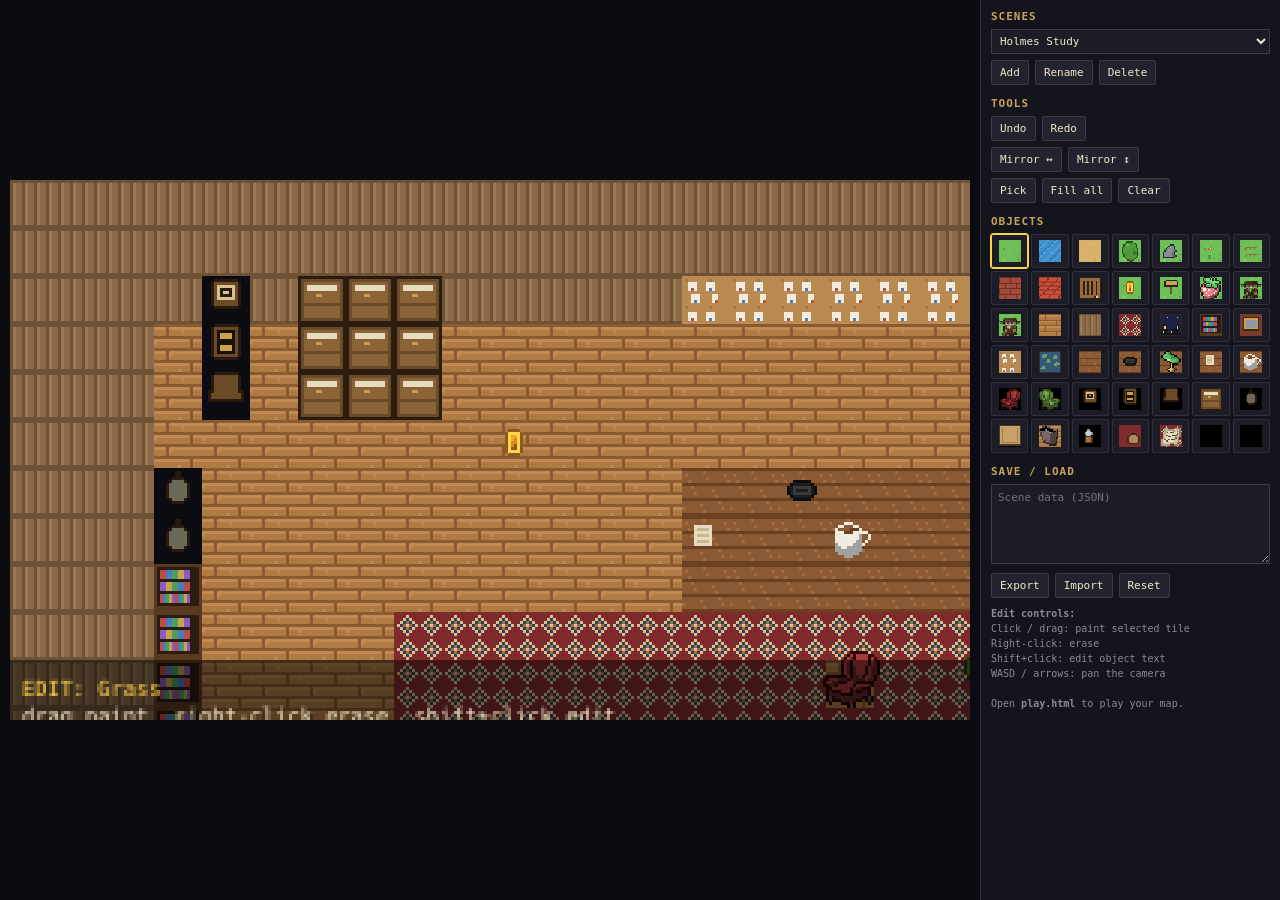
==== edit.html @ c660501d "Initial commit: Pixel Isle game, editor, and sprite tools" ====
<!doctype html>
<html lang="en">
<head>
<meta charset="utf-8">
<meta name="viewport" content="width=device-width, initial-scale=1">
<title>Pixel Isle — Editor</title>
<style>
  html, body { margin: 0; height: 100%; background: #0b0b12; overflow: hidden; }
  body { display: flex; color: #f2e8c8; font-family: monospace; }
  #stage { flex: 1; display: flex; align-items: center; justify-content: center; min-width: 0; }
  canvas { image-rendering: pixelated; image-rendering: crisp-edges; background: #000; cursor: crosshair; }
  #sidebar {
    width: 300px; background: #14141d; border-left: 1px solid #2a2a38;
    overflow-y: auto; padding: 10px; box-sizing: border-box; flex: 0 0 300px;
  }
  h3 { margin: 12px 0 6px; font-size: 11px; color: #c9a25c; letter-spacing: 1px; text-transform: uppercase; }
  h3:first-child { margin-top: 0; }
  button, select, textarea { font-family: monospace; font-size: 11px; }
  button {
    background: #23232f; color: #f2e8c8; border: 1px solid #3a3a4a; padding: 5px 8px;
    cursor: pointer; border-radius: 2px;
  }
  button:hover { background: #2e2e3d; }
  #palette { display: grid; grid-template-columns: repeat(7, 1fr); gap: 3px; }
  .tile-btn {
    width: 100%; height: 34px; padding: 0; background: #1c1c27; border: 1px solid #2f2f3f;
    position: relative; display: flex; align-items: center; justify-content: center; cursor: pointer;
  }
  .tile-btn:hover { border-color: #6fbf58; }
  .tile-btn.selected { border-color: #ffd24a; outline: 1px solid #ffd24a; }
  .tile-btn canvas { width: 22px; height: 22px; image-rendering: pixelated; }
  .row { display: flex; gap: 6px; margin-top: 6px; align-items: center; }
  .row select { flex: 1; background: #1c1c27; color: #f2e8c8; border: 1px solid #3a3a4a; padding: 4px; }
  textarea {
    width: 100%; box-sizing: border-box; background: #1c1c27; color: #f2e8c8;
    border: 1px solid #3a3a4a; padding: 6px; resize: vertical; min-height: 64px;
  }
  #jsonArea { min-height: 80px; }
  .hint { font-size: 10px; color: #8a8a9a; line-height: 1.5; margin-top: 8px; }
  .hidden { display: none !important; }
</style>
</head>
<body>
<div id="stage"><canvas id="game"></canvas></div>
<div id="sidebar">
  <h3>Scenes</h3>
  <div class="row"><select id="sceneSelect"></select></div>
  <div class="row">
    <button id="sceneAdd">Add</button>
    <button id="sceneRename">Rename</button>
    <button id="sceneDelete">Delete</button>
  </div>

  <h3>Tools</h3>
  <div class="row">
    <button id="undoBtn">Undo</button>
    <button id="redoBtn">Redo</button>
  </div>
  <div class="row">
    <button id="mirrorH">Mirror &#8596;</button>
    <button id="mirrorV">Mirror &#8597;</button>
  </div>
  <div class="row">
    <button id="pickBtn">Pick</button>
    <button id="fillAllBtn">Fill all</button>
    <button id="clearBtn">Clear</button>
  </div>

  <h3>Objects</h3>
  <div id="palette"></div>

  <div id="inspector" class="hidden">
    <h3 id="inspectorLabel">Object</h3>
    <textarea id="inspectorText"></textarea>
    <div class="row"><button id="inspectorApply">Apply</button></div>
  </div>

  <h3>Save / Load</h3>
  <textarea id="jsonArea" placeholder="Scene data (JSON)"></textarea>
  <div class="row">
    <button id="exportBtn">Export</button>
    <button id="importBtn">Import</button>
    <button id="resetBtn">Reset</button>
  </div>

  <div class="hint">
    <b>Edit controls:</b><br>
    Click / drag: paint selected tile<br>
    Right-click: erase<br>
    Shift+click: edit object text<br>
    WASD / arrows: pan the camera<br><br>
    Open <b>play.html</b> to play your map.
  </div>
</div>

<script src="game.js"></script>
<script>
(function () {
  "use strict";
  var PI = window.PI;

  var canvas = document.getElementById("game");
  var ctx = canvas.getContext("2d");
  canvas.width = PI.VIEW_W;
  canvas.height = PI.VIEW_H;

  var TILE = PI.TILE;
  var VIEW_W = PI.VIEW_W;
  var VIEW_H = PI.VIEW_H;

  var S = PI.initStore();
  PI.persist(S);
  var scenes = S.scenes;
  var currentScene = S.currentScene;
  var npcData = S.npcData;
  var signData = S.signData;

  var world = PI.rowsToWorld(scenes[currentScene]);
  var ent = PI.rebuild(world, npcData);

  var keys = {};
  var camX = 0, camY = 0, editCamX = 0, editCamY = 0;
  var panSpeed = 180;

  window.addEventListener("keydown", function (e) {
    var k = e.key.toLowerCase();
    if (["arrowup", "arrowdown", "arrowleft", "arrowright", " "].indexOf(k) >= 0) e.preventDefault();
    keys[k] = true;
  });
  window.addEventListener("keyup", function (e) { keys[e.key.toLowerCase()] = false; });

  function updateEdit(dt) {
    if (keys["a"] || keys["arrowleft"]) editCamX -= panSpeed * dt;
    if (keys["d"] || keys["arrowright"]) editCamX += panSpeed * dt;
    if (keys["w"] || keys["arrowup"]) editCamY -= panSpeed * dt;
    if (keys["s"] || keys["arrowdown"]) editCamY += panSpeed * dt;
  }

  function render() {
    ctx.fillStyle = "#0b0b12";
    ctx.fillRect(0, 0, VIEW_W, VIEW_H);

    camX = Math.max(0, Math.min(editCamX, ent.PXW - VIEW_W));
    camY = Math.max(0, Math.min(editCamY, ent.PXH - VIEW_H));

    var tx0 = Math.floor(camX / TILE), ty0 = Math.floor(camY / TILE);
    var tx1 = Math.ceil((camX + VIEW_W) / TILE), ty1 = Math.ceil((camY + VIEW_H) / TILE);
    for (var ty = ty0; ty <= ty1; ty++)
      for (var tx = tx0; tx <= tx1; tx++) {
        if (tx < 0 || ty < 0 || tx >= ent.W || ty >= ent.H) continue;
        PI.drawTile(ctx, world[ty][tx], tx, ty, tx * TILE - camX, ty * TILE - camY, ent.doorLocked, ent.ground);
      }

    PI.drawBigChairs(ctx, world, tx0, ty0, tx1, ty1, camX, camY);

    var ents = [{ y: ent.spawn.y, draw: function () { PI.drawChar(ctx, PI.playerSpriteDown, ent.spawn.x - camX, ent.spawn.y - camY); } }];
    for (var i = 0; i < ent.npcs.length; i++) {
      (function (n) { ents.push({ y: n.y, draw: function () { PI.drawChar(ctx, n.frames[0], n.x - camX, n.y - camY); } }); })(ent.npcs[i]);
    }
    ents.sort(function (a, b) { return a.y - b.y; });
    for (var j = 0; j < ents.length; j++) ents[j].draw();

    drawEditOverlay();
  }

  function drawEditOverlay() {
    ctx.fillStyle = "rgba(0,0,0,0.5)";
    ctx.fillRect(0, VIEW_H - 20, VIEW_W, 20);
    ctx.font = "7px monospace";
    ctx.fillStyle = "#ffd24a";
    ctx.fillText("EDIT: " + selectedLabel, 4, VIEW_H - 8);
    ctx.fillStyle = "#f2e8c8";
    ctx.fillText("drag paint  right-click erase  shift+click edit", 4, VIEW_H - 8 + 9);
  }

  function resize() {
    var stage = document.getElementById("stage");
    var aw = stage.clientWidth, ah = stage.clientHeight;
    var s = Math.max(1, Math.floor(Math.min(aw / VIEW_W, ah / VIEW_H)));
    canvas.style.width = (VIEW_W * s) + "px";
    canvas.style.height = (VIEW_H * s) + "px";
  }
  window.addEventListener("resize", resize);

  var selectedTile = ".";
  var selectedLabel = "Grass";
  var paletteButtons = {};

  function setSelectedTile(c, label) {
    selectedTile = c;
    selectedLabel = label || c;
    Object.keys(paletteButtons).forEach(function (k) { paletteButtons[k].classList.remove("selected"); });
    if (paletteButtons[c]) paletteButtons[c].classList.add("selected");
  }

  function buildPalette() {
    var box = document.getElementById("palette");
    box.innerHTML = "";
    paletteButtons = {};
    PI.PALETTE.forEach(function (item) {
      var b = document.createElement("button");
      b.className = "tile-btn";
      b.title = item.label;
      b.appendChild(PI.makeThumb(item.c));
      b.addEventListener("click", function () { setSelectedTile(item.c, item.label); });
      box.appendChild(b);
      paletteButtons[item.c] = b;
    });
    if (paletteButtons[selectedTile]) paletteButtons[selectedTile].classList.add("selected");
  }

  function saveCurrentScene() {
    scenes[currentScene] = PI.worldToRows(world);
    PI.persist({ scenes: scenes, currentScene: currentScene, npcData: npcData, signData: signData });
  }

  var undoStack = [];
  var redoStack = [];
  var pickMode = false;

  function snapshotRows() { return PI.worldToRows(world); }
  function refreshAfterChange() { ent = PI.rebuild(world, npcData); saveCurrentScene(); }
  function pushUndo() {
    undoStack.push(snapshotRows());
    if (undoStack.length > 80) undoStack.shift();
    redoStack.length = 0;
  }
  function restoreRows(rows) { world = PI.rowsToWorld(rows); refreshAfterChange(); }
  function doUndo() {
    if (!undoStack.length) return;
    redoStack.push(snapshotRows());
    restoreRows(undoStack.pop());
  }
  function doRedo() {
    if (!redoStack.length) return;
    undoStack.push(snapshotRows());
    restoreRows(redoStack.pop());
  }
  function mirrorH() {
    pushUndo();
    world = world.map(function (row) { return row.slice().reverse(); });
    refreshAfterChange();
  }
  function mirrorV() {
    pushUndo();
    world = world.slice().reverse().map(function (row) { return row.slice(); });
    refreshAfterChange();
  }
  function fillAll(tile) {
    pushUndo();
    for (var y = 0; y < ent.H; y++)
      for (var x = 0; x < ent.W; x++) world[y][x] = tile;
    refreshAfterChange();
  }

  document.getElementById("undoBtn").addEventListener("click", doUndo);
  document.getElementById("redoBtn").addEventListener("click", doRedo);
  document.getElementById("mirrorH").addEventListener("click", mirrorH);
  document.getElementById("mirrorV").addEventListener("click", mirrorV);
  document.getElementById("fillAllBtn").addEventListener("click", function () { fillAll(selectedTile); });
  document.getElementById("clearBtn").addEventListener("click", function () { fillAll(ent.ground); });
  document.getElementById("pickBtn").addEventListener("click", function () {
    pickMode = !pickMode;
    document.getElementById("pickBtn").classList.toggle("active", pickMode);
  });

  function clearChar(ch, to) {
    for (var y = 0; y < ent.H; y++)
      for (var x = 0; x < ent.W; x++)
        if (world[y][x] === ch) world[y][x] = to;
  }

  function paint(tx, ty, c) {
    if (tx < 0 || ty < 0 || tx >= ent.W || ty >= ent.H) return;
    var key = tx + "," + ty;
    if (c === "X") clearChar("X", ent.ground);
    if (c === "N" && !npcData[key]) npcData[key] = ["Hello there!"];
    if (c === "S" && !signData[key]) signData[key] = "A wooden sign. Write something with shift+click.";
    world[ty][tx] = c;
    ent = PI.rebuild(world, npcData);
    saveCurrentScene();
  }

  var selected = null;

  function inspectAt(tx, ty) {
    if (tx < 0 || ty < 0 || tx >= ent.W || ty >= ent.H) return;
    var c = world[ty][tx];
    var key = tx + "," + ty;
    var insp = document.getElementById("inspector");
    var label = document.getElementById("inspectorLabel");
    var ta = document.getElementById("inspectorText");
    if (c === "N") {
      selected = { type: "N", key: key };
      label.textContent = "NPC dialogue (one message per line)";
      ta.value = (npcData[key] || ["Hello!"]).join("\n");
      insp.classList.remove("hidden");
    } else if (c === "S") {
      selected = { type: "S", key: key };
      label.textContent = "Sign text";
      ta.value = signData[key] || "";
      insp.classList.remove("hidden");
    } else {
      selected = null;
      insp.classList.add("hidden");
    }
  }

  function canvasPos(e) {
    var r = canvas.getBoundingClientRect();
    return { x: (e.clientX - r.left) * (VIEW_W / r.width), y: (e.clientY - r.top) * (VIEW_H / r.height) };
  }
  function tileAt(pos) {
    return {
      tx: Math.max(0, Math.min(ent.W - 1, Math.floor((pos.x + camX) / TILE))),
      ty: Math.max(0, Math.min(ent.H - 1, Math.floor((pos.y + camY) / TILE)))
    };
  }

  var painting = false;
  canvas.addEventListener("mousedown", function (e) {
    e.preventDefault();
    var t = tileAt(canvasPos(e));
    if (pickMode) {
      var picked = world[t.ty][t.tx];
      var found = PI.PALETTE.filter(function (p) { return p.c === picked; })[0];
      setSelectedTile(picked, found ? found.label : picked);
      pickMode = false;
      document.getElementById("pickBtn").classList.remove("active");
      return;
    }
    if (e.shiftKey) { inspectAt(t.tx, t.ty); return; }
    pushUndo();
    if (e.button === 2) { paint(t.tx, t.ty, ent.ground); return; }
    painting = true;
    paint(t.tx, t.ty, selectedTile);
  });
  window.addEventListener("mousemove", function (e) {
    if (!painting) return;
    var t = tileAt(canvasPos(e));
    paint(t.tx, t.ty, selectedTile);
  });
  window.addEventListener("mouseup", function () { painting = false; });
  canvas.addEventListener("contextmenu", function (e) { e.preventDefault(); });

  function refreshSceneUI() {
    var sel = document.getElementById("sceneSelect");
    sel.innerHTML = "";
    Object.keys(scenes).forEach(function (name) {
      var o = document.createElement("option");
      o.value = name; o.textContent = name;
      if (name === currentScene) o.selected = true;
      sel.appendChild(o);
    });
  }
  function loadScene(name) {
    currentScene = name;
    world = PI.rowsToWorld(scenes[name]);
    ent = PI.rebuild(world, npcData);
    editCamX = 0; editCamY = 0;
    undoStack.length = 0; redoStack.length = 0;
    pickMode = false;
    document.getElementById("pickBtn").classList.remove("active");
    refreshSceneUI();
    saveCurrentScene();
  }

  document.getElementById("sceneSelect").addEventListener("change", function (e) {
    saveCurrentScene();
    loadScene(e.target.value);
  });
  document.getElementById("sceneAdd").addEventListener("click", function () {
    var name = prompt("Scene name:");
    if (!name) return;
    if (scenes[name]) { alert("A scene with that name already exists."); return; }
    saveCurrentScene();
    scenes[name] = PI.buildBlankRows();
    loadScene(name);
  });
  document.getElementById("sceneRename").addEventListener("click", function () {
    var name = prompt("New name for '" + currentScene + "':");
    if (!name || name === currentScene) return;
    if (scenes[name]) { alert("A scene with that name already exists."); return; }
    scenes[name] = scenes[currentScene];
    delete scenes[currentScene];
    loadScene(name);
  });
  document.getElementById("sceneDelete").addEventListener("click", function () {
    if (Object.keys(scenes).length <= 1) { alert("You need at least one scene."); return; }
    delete scenes[currentScene];
    loadScene(Object.keys(scenes)[0]);
  });

  document.getElementById("inspectorApply").addEventListener("click", function () {
    if (!selected) return;
    var ta = document.getElementById("inspectorText");
    if (selected.type === "N") {
      npcData[selected.key] = ta.value.split("\n").map(function (s) { return s.trim(); }).filter(Boolean);
    } else {
      signData[selected.key] = ta.value;
    }
    ent = PI.rebuild(world, npcData);
    saveCurrentScene();
  });

  document.getElementById("exportBtn").addEventListener("click", function () {
    saveCurrentScene();
    document.getElementById("jsonArea").value = JSON.stringify({ scenes: scenes, current: currentScene, npcData: npcData, signData: signData });
  });
  document.getElementById("importBtn").addEventListener("click", function () {
    try {
      var data = JSON.parse(document.getElementById("jsonArea").value);
      if (!data.scenes) throw new Error("no scenes");
      scenes = data.scenes;
      currentScene = (data.current && scenes[data.current]) ? data.current : Object.keys(scenes)[0];
      npcData = data.npcData || {};
      signData = data.signData || {};
      world = PI.rowsToWorld(scenes[currentScene]);
      ent = PI.rebuild(world, npcData);
      refreshSceneUI();
      saveCurrentScene();
    } catch (e) { alert("Import failed: " + e.message); }
  });
  document.getElementById("resetBtn").addEventListener("click", function () {
    if (!confirm("Reset all scenes to the default room and island?")) return;
    scenes = {
      "Holmes Study": PI.worldToRows(PI.buildHolmesWorld()),
      "Island": PI.worldToRows(PI.buildIslandWorld())
    };
    npcData = PI.defaultNpcData();
    signData = PI.defaultSignData();
    loadScene("Holmes Study");
  });

  buildPalette();
  refreshSceneUI();
  resize();

  var last = performance.now();
  function loop(now) {
    var dt = Math.min(0.05, (now - last) / 1000);
    last = now;
    updateEdit(dt);
    render();
    requestAnimationFrame(loop);
  }
  requestAnimationFrame(loop);
})();
</script>
</body>
</html>
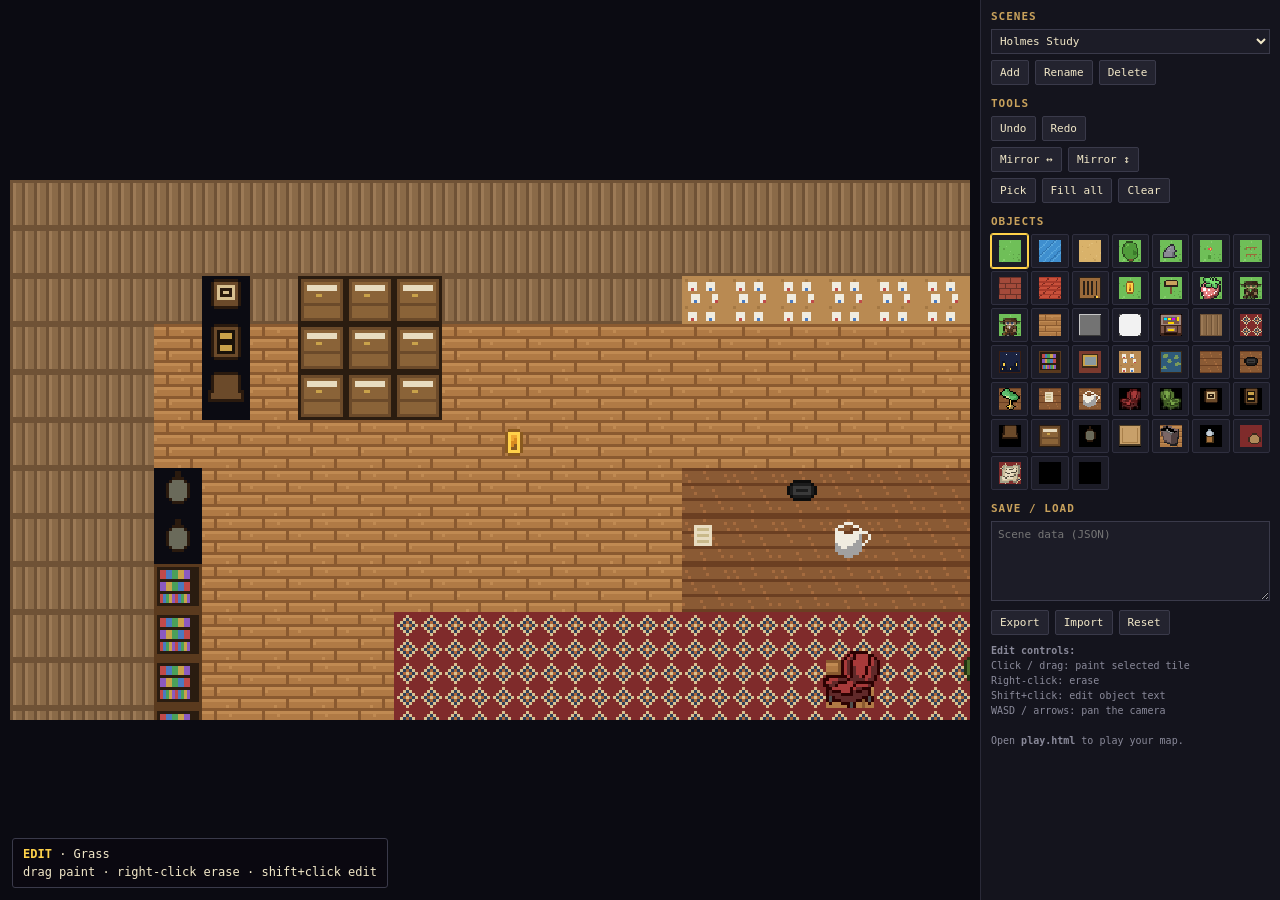
==== commit 38fac0f0: "Add lab tiles + workbench, player look chooser (Male/Female, 2x render), crisp DOM text, and DataSta" ====
--- a/edit.html
+++ b/edit.html
@@ -7,8 +7,14 @@
 <style>
   html, body { margin: 0; height: 100%; background: #0b0b12; overflow: hidden; }
   body { display: flex; color: #f2e8c8; font-family: monospace; }
-  #stage { flex: 1; display: flex; align-items: center; justify-content: center; min-width: 0; }
+  #stage { position: relative; flex: 1; display: flex; align-items: center; justify-content: center; min-width: 0; }
   canvas { image-rendering: pixelated; image-rendering: crisp-edges; background: #000; cursor: crosshair; }
+  #editHud {
+    position: absolute; left: 12px; bottom: 12px; font-family: monospace; font-size: 12px;
+    color: #f2e8c8; background: rgba(10,8,16,0.82); border: 1px solid #3a3a4a;
+    padding: 6px 10px; border-radius: 3px; pointer-events: none; line-height: 1.5;
+  }
+  #editHud b { color: #ffd24a; }
   #sidebar {
     width: 300px; background: #14141d; border-left: 1px solid #2a2a38;
     overflow-y: auto; padding: 10px; box-sizing: border-box; flex: 0 0 300px;
@@ -41,7 +47,9 @@
 </style>
 </head>
 <body>
-<div id="stage"><canvas id="game"></canvas></div>
+<div id="stage"><canvas id="game"></canvas>
+  <div id="editHud"><b>EDIT</b> &middot; <span id="editTileLabel">Grass</span><br>drag paint &middot; right-click erase &middot; shift+click edit</div>
+</div>
 <div id="sidebar">
   <h3>Scenes</h3>
   <div class="row"><select id="sceneSelect"></select></div>
@@ -159,18 +167,6 @@
     }
     ents.sort(function (a, b) { return a.y - b.y; });
     for (var j = 0; j < ents.length; j++) ents[j].draw();
-
-    drawEditOverlay();
-  }
-
-  function drawEditOverlay() {
-    ctx.fillStyle = "rgba(0,0,0,0.5)";
-    ctx.fillRect(0, VIEW_H - 20, VIEW_W, 20);
-    ctx.font = "7px monospace";
-    ctx.fillStyle = "#ffd24a";
-    ctx.fillText("EDIT: " + selectedLabel, 4, VIEW_H - 8);
-    ctx.fillStyle = "#f2e8c8";
-    ctx.fillText("drag paint  right-click erase  shift+click edit", 4, VIEW_H - 8 + 9);
   }
 
   function resize() {
@@ -189,6 +185,8 @@
   function setSelectedTile(c, label) {
     selectedTile = c;
     selectedLabel = label || c;
+    var lblEl = document.getElementById("editTileLabel");
+    if (lblEl) lblEl.textContent = selectedLabel;
     Object.keys(paletteButtons).forEach(function (k) { paletteButtons[k].classList.remove("selected"); });
     if (paletteButtons[c]) paletteButtons[c].classList.add("selected");
   }
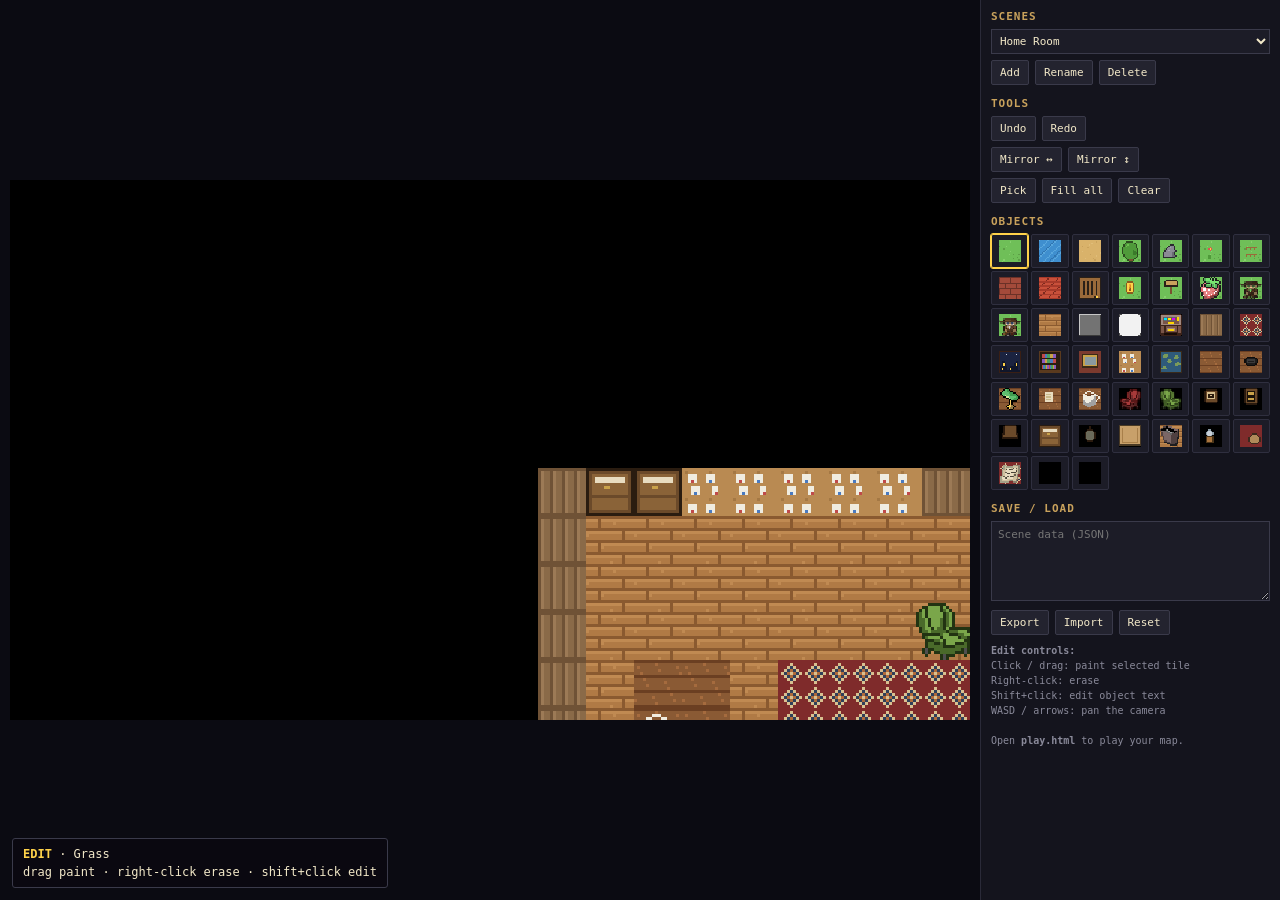
==== commit 37232ece: "Bundle the two active scenes (Home Room + murder scene) as default scenes; drop old Holmes/Island de" ====
--- a/edit.html
+++ b/edit.html
@@ -420,14 +420,21 @@
     } catch (e) { alert("Import failed: " + e.message); }
   });
   document.getElementById("resetBtn").addEventListener("click", function () {
-    if (!confirm("Reset all scenes to the default room and island?")) return;
-    scenes = {
-      "Holmes Study": PI.worldToRows(PI.buildHolmesWorld()),
-      "Island": PI.worldToRows(PI.buildIslandWorld())
-    };
-    npcData = PI.defaultNpcData();
-    signData = PI.defaultSignData();
-    loadScene("Holmes Study");
+    if (!confirm("Reset all scenes to the bundled default scenes (Home Room + murder scene)?")) return;
+    if (PI.DEFAULT_SCENES) {
+      scenes = JSON.parse(JSON.stringify(PI.DEFAULT_SCENES.scenes));
+      npcData = JSON.parse(JSON.stringify(PI.DEFAULT_SCENES.npcData));
+      signData = JSON.parse(JSON.stringify(PI.DEFAULT_SCENES.signData));
+      loadScene(PI.DEFAULT_SCENES.current || Object.keys(scenes)[0]);
+    } else {
+      scenes = {
+        "Holmes Study": PI.worldToRows(PI.buildHolmesWorld()),
+        "Island": PI.worldToRows(PI.buildIslandWorld())
+      };
+      npcData = PI.defaultNpcData();
+      signData = PI.defaultSignData();
+      loadScene("Holmes Study");
+    }
   });
 
   buildPalette();
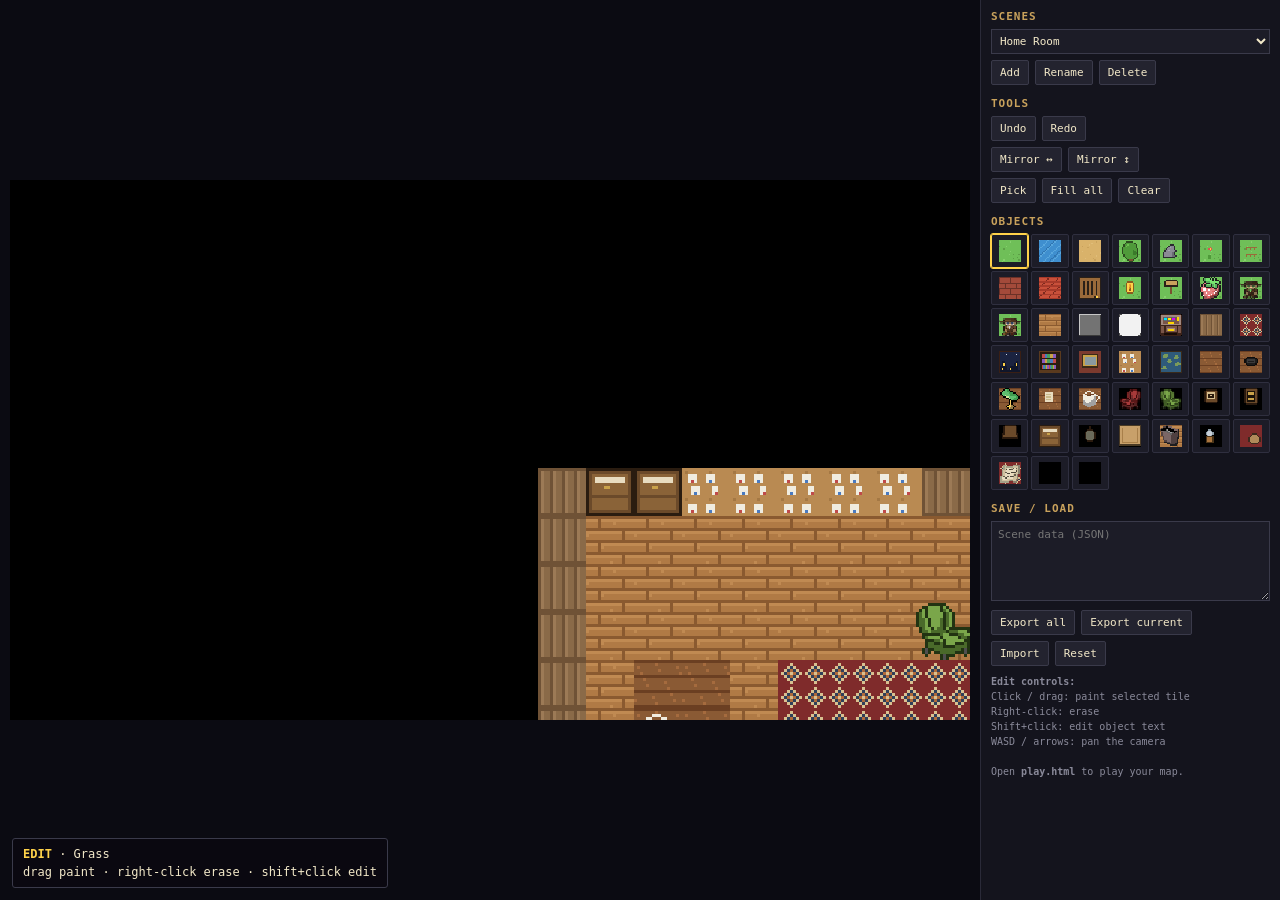
==== commit e4fc0f86: "Add PPT deck (charts, references, ethics, roles, limitations), TF-IDF baseline + confusion matrix, c" ====
--- a/edit.html
+++ b/edit.html
@@ -86,7 +86,10 @@
   <h3>Save / Load</h3>
   <textarea id="jsonArea" placeholder="Scene data (JSON)"></textarea>
   <div class="row">
-    <button id="exportBtn">Export</button>
+    <button id="exportBtn">Export all</button>
+    <button id="exportCurrentBtn">Export current</button>
+  </div>
+  <div class="row">
     <button id="importBtn">Import</button>
     <button id="resetBtn">Reset</button>
   </div>
@@ -402,8 +405,16 @@
   });
 
   document.getElementById("exportBtn").addEventListener("click", function () {
-    saveCurrentScene();
+    var name = document.getElementById("sceneSelect").value || currentScene;
+    currentScene = name;
+    scenes[name] = PI.worldToRows(world);
     document.getElementById("jsonArea").value = JSON.stringify({ scenes: scenes, current: currentScene, npcData: npcData, signData: signData });
+  });
+  document.getElementById("exportCurrentBtn").addEventListener("click", function () {
+    var name = document.getElementById("sceneSelect").value || currentScene;
+    currentScene = name;
+    scenes[name] = PI.worldToRows(world);
+    document.getElementById("jsonArea").value = JSON.stringify({ name: name, rows: scenes[name] });
   });
   document.getElementById("importBtn").addEventListener("click", function () {
     try {
